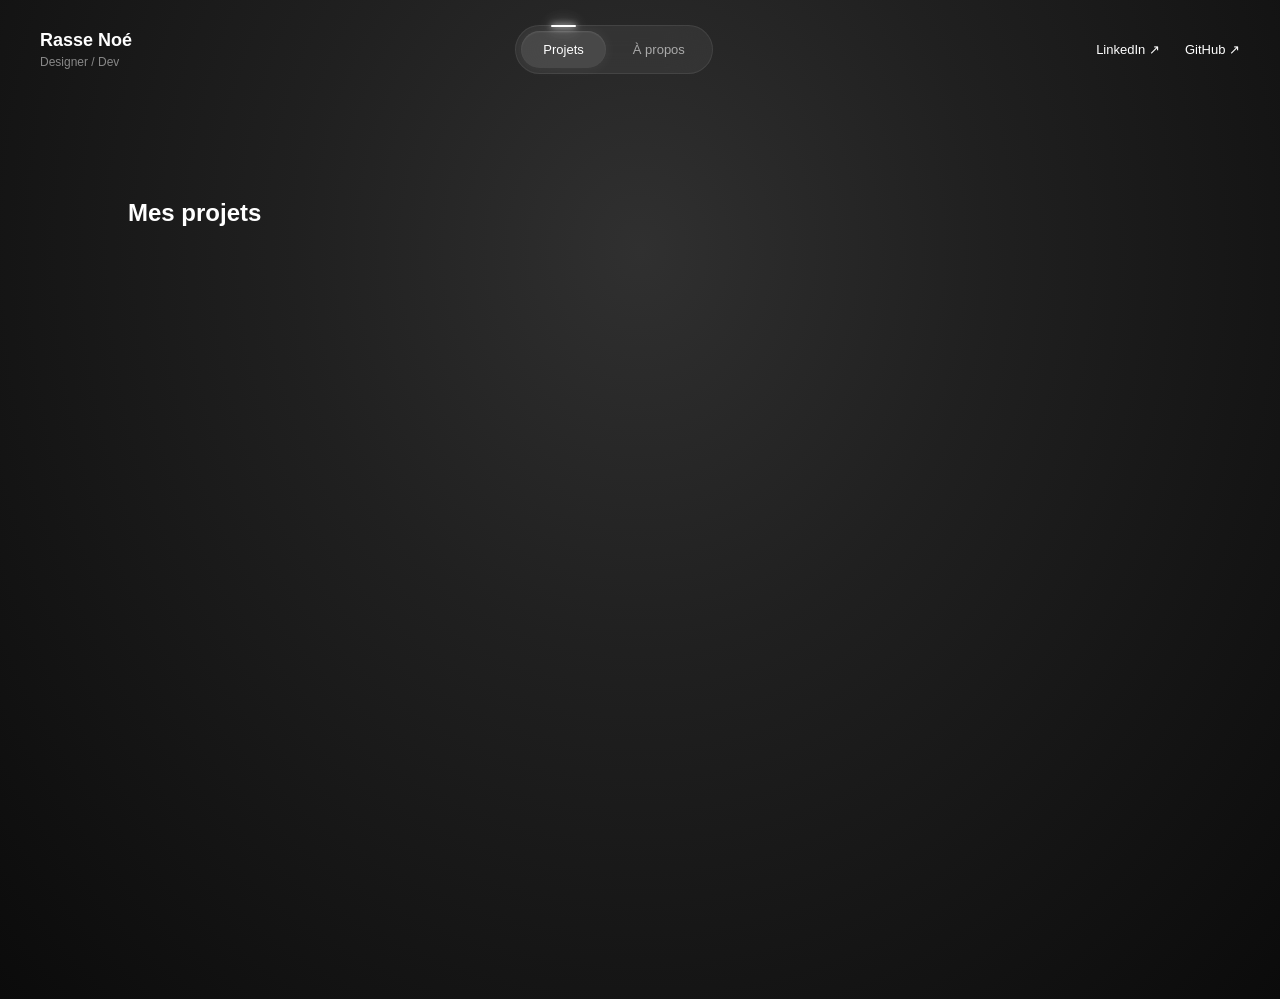
==== index.html @ a4abb380 "Premier Envoi test portfolio" ====
<!DOCTYPE html>
<html lang="fr">
<head>
    <meta charset="UTF-8">
    <meta name="viewport" content="width=device-width, initial-scale=1.0">
    <title>Portfolio - Rasse Noé</title>
    <link rel="stylesheet" href="./style.css">
    <script src="./script.js" defer></script>
</head>
<body>
    <header>
        <div class="header-left">
            <h2>Rasse Noé</h2>
            <p>Designer / Dev</p>
        </div>
        <nav class="header-mid">
            <a href="#projets" class="active">Projets</a>
            <a href="apropos.html">À propos</a>
        </nav>
        <div class="header-right">
            <a href="https://www.linkedin.com/in/noë-rasse-a5baa6315/" target="_blank">LinkedIn ↗</a>
            <a href="https://github.com/noe-rasse" target="_blank">GitHub ↗</a>
        </div>
    </header>
    <main>
        <section id="projets">
            <h1>Mes projets</h1>
        </section>
    </main>

    <footer>

    </footer>

</body>
</html>
---- style.css ----
* {
    padding: 0;
    margin: 0;
    box-sizing: border-box;
}
body {
    background:
        radial-gradient(
            ellipse at 50% 25%,
            #303030 0%,
            #202020 38%,
            #151515 70%,
            #0b0b0b 100%
        );
    min-height: 100vh;
    color: #ffffff;
    font-family: Arial, sans-serif;
}
header {
    display: flex;
    justify-content: space-between;
    align-items: center;
    padding: 25px 40px;
}
.header-left h2 {
    font-size: 18px;
    font-weight: 600;
}

.header-left p {
    font-size: 12px;
    color: #888;
    margin-top: 4px;
}
.header-mid {
    display: flex;
    align-items: center;
    gap: 5px;
    padding: 5px;
    background: rgba(255, 255, 255, 0.06);
    border: 1px solid rgba(255, 255, 255, 0.08);
    border-radius: 50px;
    backdrop-filter: blur(20px);
}
.header-mid a {
    position: relative;
    padding: 11px 22px;
    color: #aaa;
    text-decoration: none;
    font-size: 13px;
    border-radius: 50px;
    transition: 0.3s ease;
}
.header-mid a.active {
    color: white;
    background: rgba(255, 255, 255, 0.10);
    box-shadow:
        0 0 15px rgba(255,255,255,0.06),
        inset 0 1px 2px rgba(255,255,255,0.12);
}
.header-mid a.active::before {
    content: "";
    position: absolute;
    top: -6px;
    left: 35%;
    width: 30%;
    height: 2px;
    background: white;
    border-radius: 50px;
    box-shadow:
        0 0 6px white,
        0 0 14px rgba(255,255,255,0.8),
        0 0 25px rgba(255,255,255,0.4);
}
.header-mid a:hover {
    color: white;
    background: rgba(255,255,255,0.08);
}
.header-right {
    display: flex;
    align-items: center;
    gap: 25px;
}
.header-right a {
    color: white;
    font-size: 13px;
    text-decoration: none;
    transition: 0.3s ease;
}
.header-right a:hover {
    color: #999;
}
section {
    min-height: 100vh;
    padding: 100px 10%;
    scroll-margin-top: 30px;
}
html {
    scroll-behavior: smooth;
}
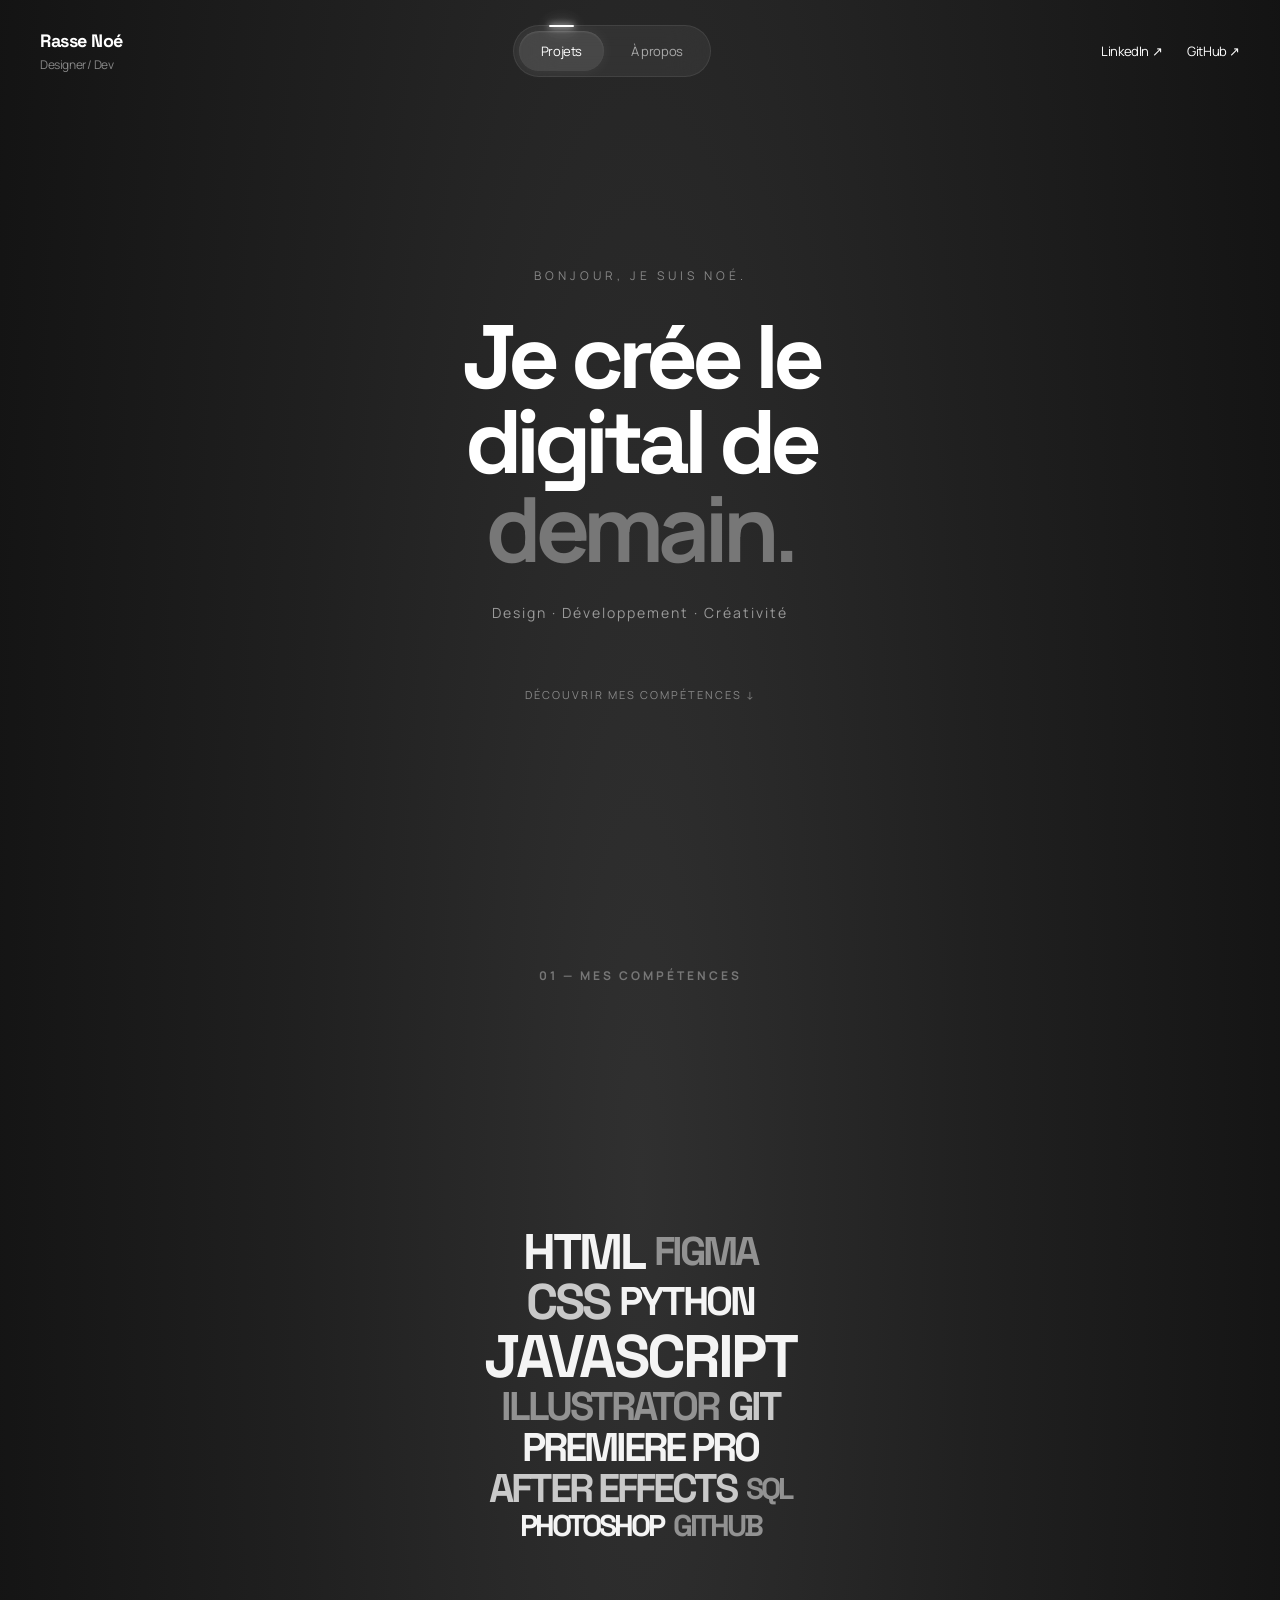
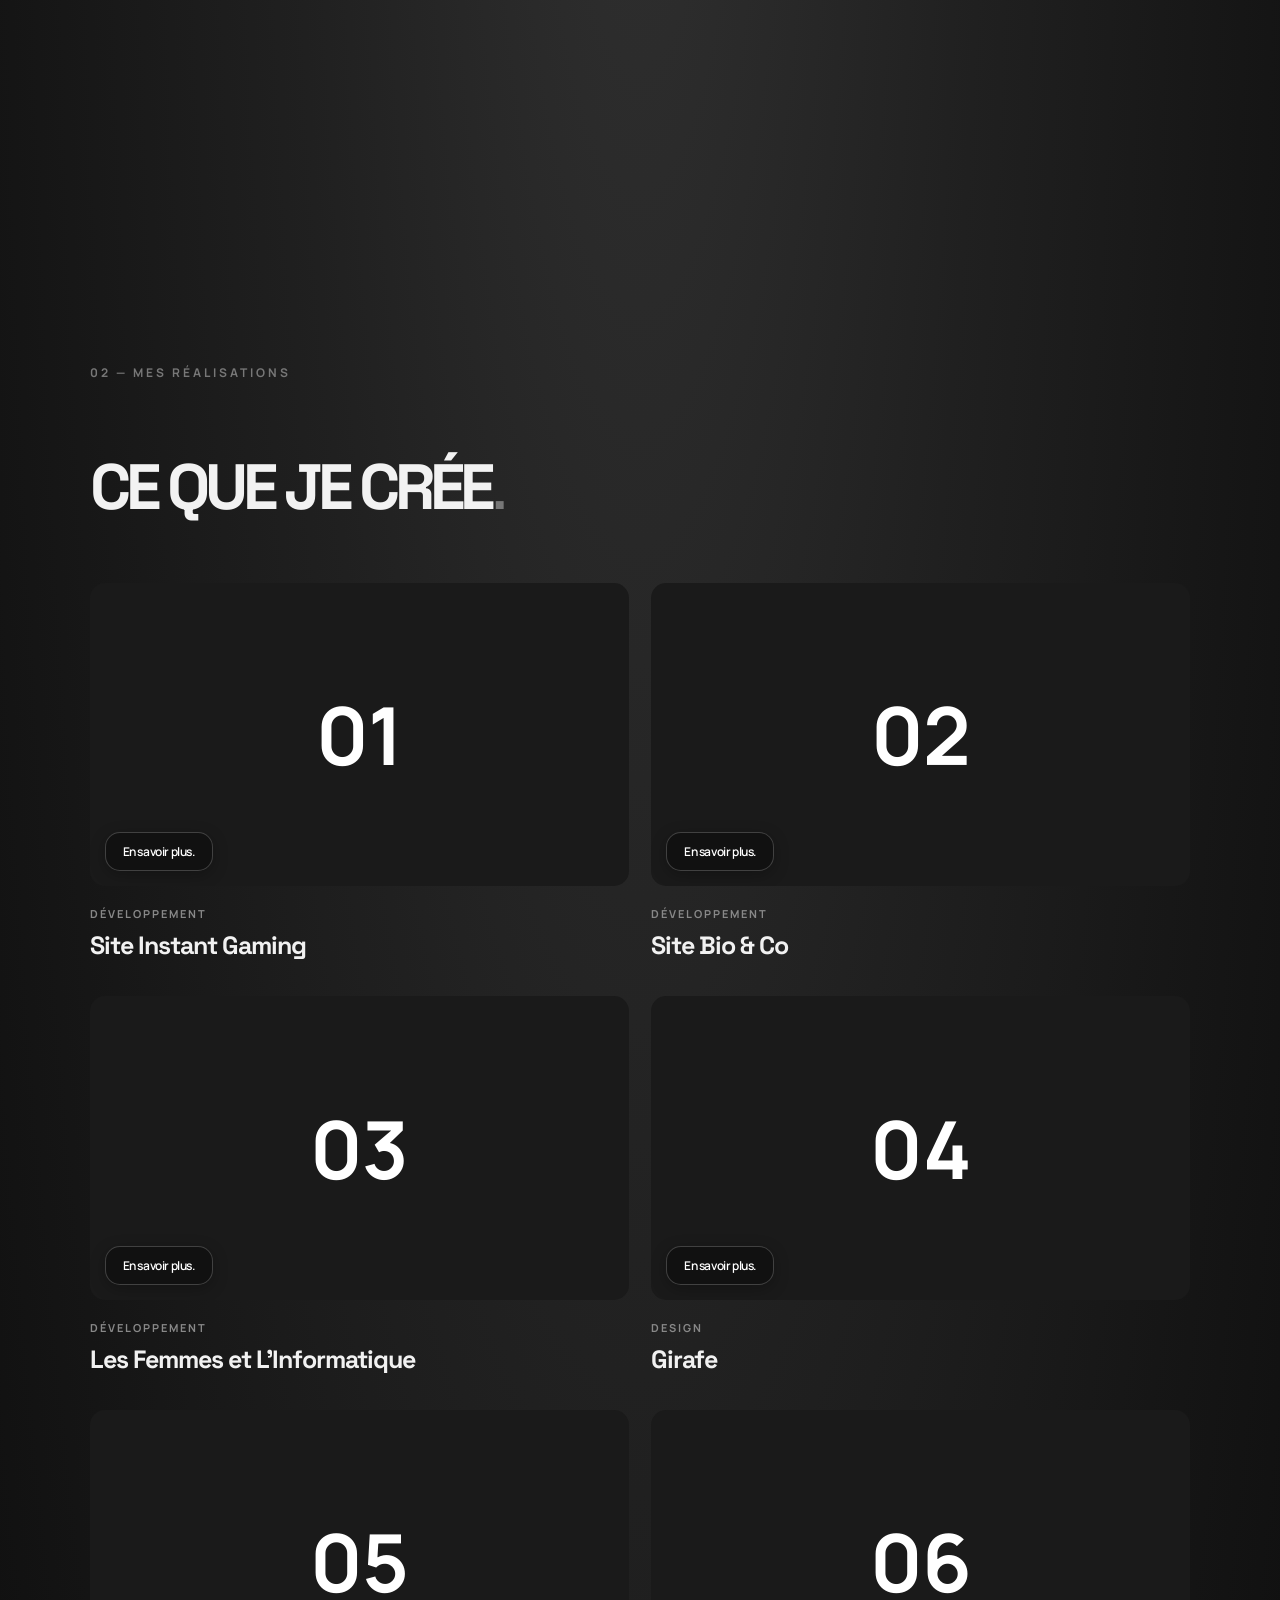
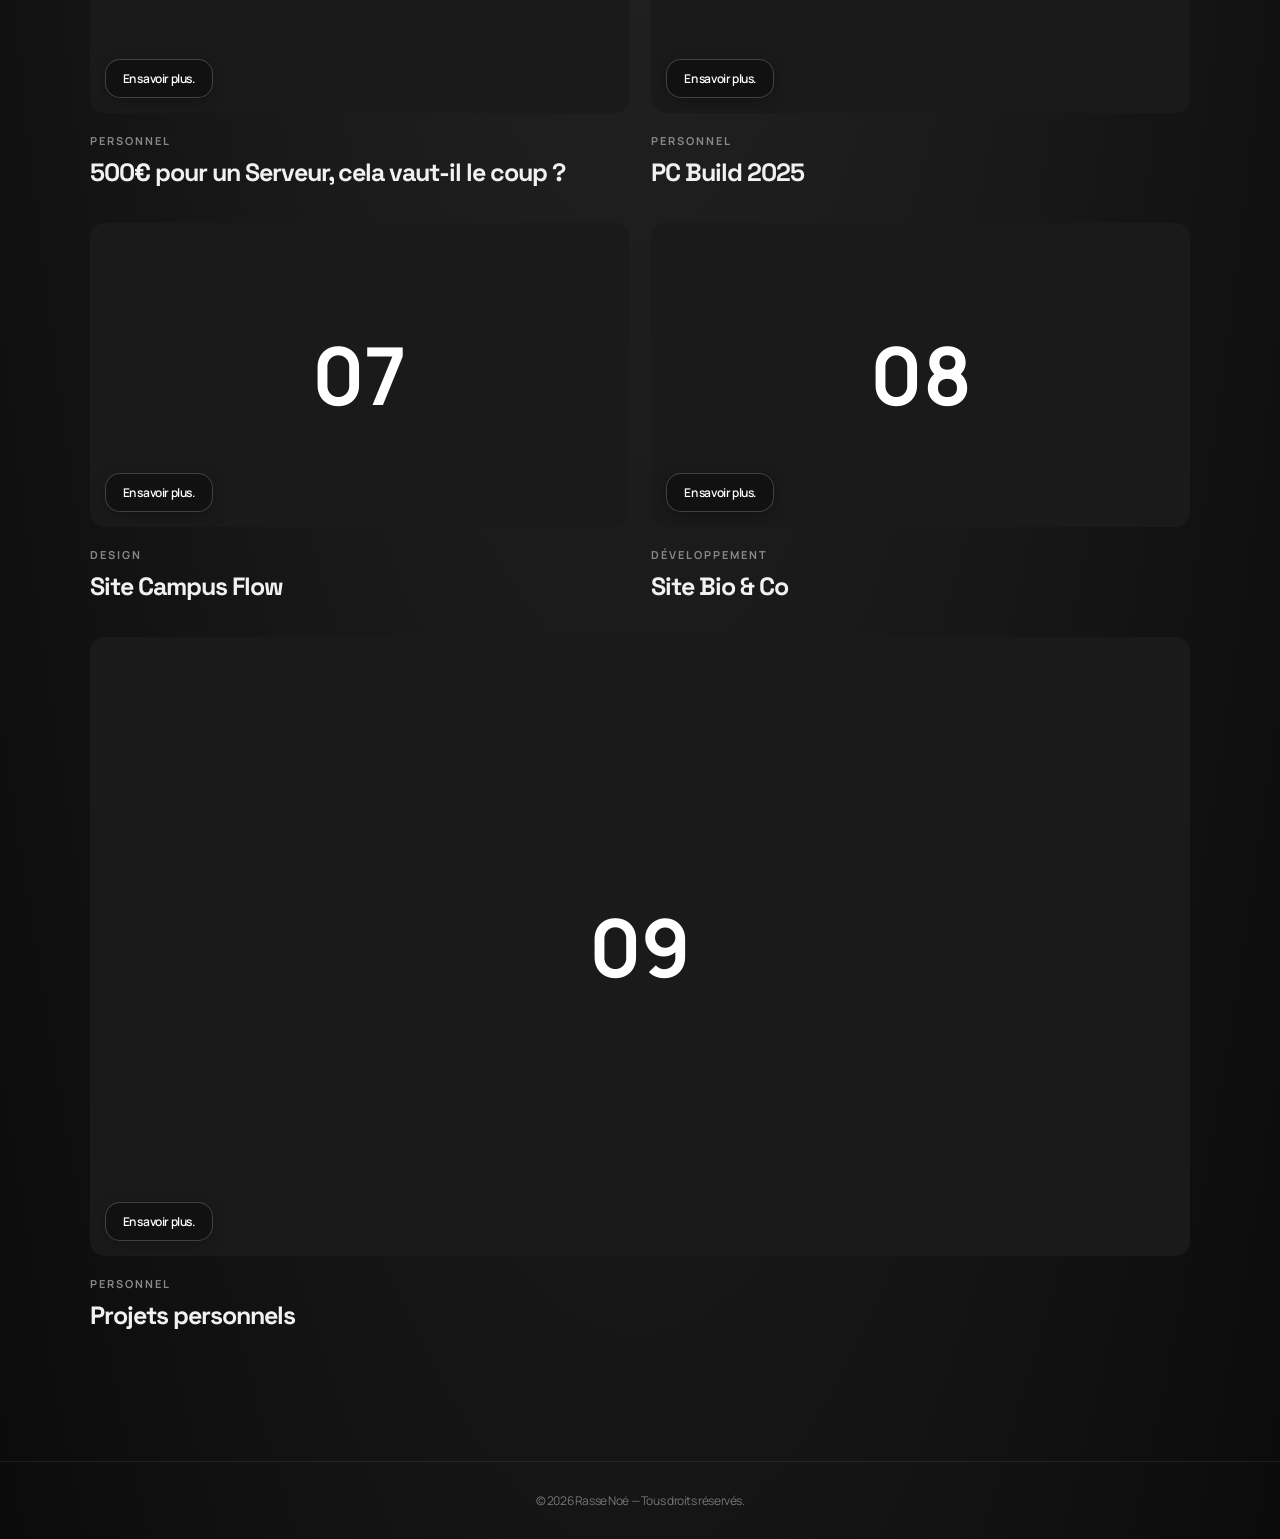
==== commit 7cbdd03f: "feat: add initial portfolio structure with images, styles, and scripts - Created index.html with lay" ====
--- a/index.html
+++ b/index.html
@@ -3,10 +3,10 @@
 <html lang="fr">
 <head>
     <meta charset="UTF-8">
-    <meta name="viewport" content="width=device-width, initial-scale=1.0">
+    <meta name="viewport" content="width=device-width,initial-scale=1.0">
     <title>Portfolio - Rasse Noé</title>
-    <link rel="stylesheet" href="./style.css">
-    <script src="./script.js" defer></script>
+    <link rel="stylesheet" href="./styles.css">
+    <script src="scripts.js" defer></script>
 </head>
 <body>
     <header>
@@ -15,23 +15,146 @@
             <p>Designer / Dev</p>
         </div>
         <nav class="header-mid">
-            <a href="#projets" class="active">Projets</a>
+            <a href="index.html" class="active">Projets</a>
             <a href="apropos.html">À propos</a>
         </nav>
         <div class="header-right">
-            <a href="https://www.linkedin.com/in/noë-rasse-a5baa6315/" target="_blank">LinkedIn ↗</a>
-            <a href="https://github.com/noe-rasse" target="_blank">GitHub ↗</a>
+            <a href="https://www.linkedin.com/in/noë-rasse-a5baa6315/" target="_blank" rel="noopener noreferrer">LinkedIn ↗</a>
+            <a href="https://github.com/noe-rasse" target="_blank" rel="noopener noreferrer">GitHub ↗</a>
         </div>
     </header>
     <main>
-        <section id="projets">
-            <h1>Mes projets</h1>
+        <section class="hero">
+            <p class="hero-intro">BONJOUR, JE SUIS NOÉ.</p>
+            <h1>Je crée le<br>digital de<br><span>demain.</span></h1>
+            <p class="hero-description">Design · Développement · Créativité</p>
+            <a href="#competences" class="discover">DÉCOUVRIR MES COMPÉTENCES ↓</a>
+        </section>
+        <section class="skills-section" id="competences">
+            <p class="section-label">01 — MES COMPÉTENCES</p>
+            <div class="skills-circle">
+                <div class="skill-row row-1">
+                    <span class="skill xl white">HTML</span>
+                    <span class="skill lg gray">FIGMA</span>
+                </div>
+                <div class="skill-row row-2">
+                    <span class="skill xl light">CSS</span>
+                    <span class="skill lg white">PYTHON</span>
+                </div>
+                <div class="skill-row row-3">
+                    <span class="skill xxl white">JAVASCRIPT</span>
+                </div>
+                <div class="skill-row row-4">
+                    <span class="skill lg gray">ILLUSTRATOR</span>
+                    <span class="skill lg light">GIT</span>
+                </div>
+                <div class="skill-row row-5">
+                    <span class="skill lg white">PREMIERE PRO</span>
+                </div>
+                <div class="skill-row row-6">
+                    <span class="skill lg light">AFTER EFFECTS</span>
+                    <span class="skill md gray">SQL</span>
+                </div>
+                <div class="skill-row row-7">
+                    <span class="skill md white">PHOTOSHOP</span>
+                    <span class="skill md gray">GITHUB</span>
+                </div>
+            </div>
+        </section>
+        <section class="projects-section" id="projets">
+            <div class="projects-heading">
+                <p class="section-label">02 — MES RÉALISATIONS</p>
+                <h2>CE QUE JE CRÉE<span>.</span></h2>
+            </div>
+            <div class="projects-grid">
+                <article class="project-card">
+                    <div class="project-image">
+                        <span class="project-number">01</span>
+                        <img class="project-image-child" src="./images-card/instant-gaming.svg" alt="">
+                        <a href="#" class="project-about">En savoir plus.</a>
+                    </div>
+                    <p>DÉVELOPPEMENT</p>
+                    <h3>Site Instant Gaming</h3>
+                </article>
+                <article class="project-card">
+                    <div class="project-image">
+                        <span class="project-number">02</span>
+                        <img class="project-image-child" src="./images-card/bio&co.png" alt="">
+                        <a href="#" class="project-about">En savoir plus.</a>
+                    </div>
+                    <p>DÉVELOPPEMENT</p>
+                    <h3>Site Bio & Co</h3>
+                </article>
+                <article class="project-card">
+                    <div class="project-image">
+                        <span class="project-number">03</span>
+                        <img class="project-image-child" src="./images-card/femmeinfo.png" alt="">
+                        <a href="#" class="project-about">En savoir plus.</a>
+                    </div>
+                    <p>DÉVELOPPEMENT</p>
+                    <h3>Les Femmes et L'Informatique</h3>
+                </article>
+                <article class="project-card">
+                    <div class="project-image">
+                        <span class="project-number">04</span>
+                        <img class="project-image-child" src="./images-card/girafe.png" alt="">
+                        <a href="#" class="project-about">En savoir plus.</a>
+                    </div>
+                    <p>DESIGN</p>
+                    <h3>Girafe</h3>
+                </article>
+                <article class="project-card">
+                    <div class="project-image">
+                        <span class="project-number">05</span>
+                        <img class="project-image-child" src="./images-card/miniaYTB.webp" alt="">
+                        <a href="#" class="project-about">En savoir plus.</a>
+                    </div>
+                    <p>PERSONNEL</p>
+                    <h3>500€ pour un Serveur, cela vaut-il le coup ?</h3>
+                </article>
+                <article class="project-card">
+                    <div class="project-image">
+                        <span class="project-number">06</span>
+                        <img class="project-image-child" src="./images-card/miniaPC.jpg" alt="">
+                        <a href="#" class="project-about">En savoir plus.</a>
+                    </div>
+                    <p>PERSONNEL</p>
+                    <h3>PC Build 2025</h3>
+                </article>
+                <article class="project-card">
+                    <div class="project-image">
+                        <span class="project-number">07</span>
+                        <img class="project-image-child" src="./images-card/campus-flow.svg" alt="">
+                        <a href="#" class="project-about">En savoir plus.</a>
+                    </div>
+                    <p>DESIGN</p>
+                    <h3>Site Campus Flow</h3>
+                </article>
+                <article class="project-card">
+                    <div class="project-image">
+                        <span class="project-number">08</span>
+                        <img class="project-image-child" src="./images-card/travel-corp.png" alt="">
+                        <a href="#" class="project-about">En savoir plus.</a>
+                    </div>
+                    <p>DÉVELOPPEMENT</p>
+                    <h3>Site Bio & Co</h3>
+                </article>
+                <article class="project-card">
+                    <div class="project-image">
+                        <span class="project-number">09</span>
+                        <video class="project-image-child" muted loop playsinline>
+                            <source src="./images-card/Rick Roll (Different link + no ads).mp4" type="video/mp4">
+                        </video>
+                        <a href="#" class="project-about">En savoir plus.</a>
+                    </div>
+                    <p>PERSONNEL</p>
+                    <h3>Projets personnels</h3>
+                </article>
+            </div>
         </section>
     </main>
-
     <footer>
-
+        <p>© 2026 Rasse Noé — Tous droits réservés.</p>
     </footer>
-
 </body>
 </html>
--- a/styles.css
+++ b/styles.css
@@ -0,0 +1,556 @@
+@import url('https://fonts.googleapis.com/css2?family=Manrope:wght@400;500;600;700;800&family=Space+Grotesk:wght@400;500;600;700&display=swap');
+
+* {
+    margin: 0;
+    padding: 0;
+    box-sizing: border-box;
+    font-family: 'Manrope', sans-serif;
+}
+
+html {
+    scroll-behavior: smooth;
+}
+
+body {
+    min-height: 100vh;
+    background: radial-gradient(ellipse at 50% 25%, #303030 0%, #202020 38%, #151515 70%, #0b0b0b 100%);
+    color: #fff;
+    letter-spacing: -.4px;
+}
+
+h1, h2, h3, nav, .skill {
+    font-family: 'Space Grotesk', sans-serif;
+}
+
+h1, h2 {
+    font-weight: 700;
+    letter-spacing: -2px;
+}
+
+header {
+    display: flex;
+    justify-content: space-between;
+    align-items: center;
+    padding: 25px 40px;
+}
+
+.header-left h2 {
+    font-size: 18px;
+    letter-spacing: -.5px;
+}
+
+.header-left p {
+    font-size: 12px;
+    color: #888;
+    margin-top: 4px;
+}
+
+.header-mid {
+    display: flex;
+    align-items: center;
+    gap: 5px;
+    padding: 5px;
+    background: rgba(255,255,255,.06);
+    border: 1px solid rgba(255,255,255,.08);
+    border-radius: 50px;
+    backdrop-filter: blur(20px);
+}
+
+.header-mid a {
+    position: relative;
+    padding: 11px 22px;
+    color: #aaa;
+    text-decoration: none;
+    font-size: 13px;
+    border-radius: 50px;
+    transition: .3s;
+}
+
+.header-mid a.active {
+    color: #fff;
+    background: rgba(255,255,255,.1);
+    box-shadow: 0 0 15px rgba(255,255,255,.06), inset 0 1px 2px rgba(255,255,255,.12);
+}
+
+.header-mid a.active::before {
+    content: "";
+    position: absolute;
+    top: -6px;
+    left: 35%;
+    width: 30%;
+    height: 2px;
+    background: #fff;
+    border-radius: 50px;
+    box-shadow: 0 0 6px #fff, 0 0 14px rgba(255,255,255,.8), 0 0 25px rgba(255,255,255,.4);
+}
+
+.header-mid a:hover {
+    color: #fff;
+    background: rgba(255,255,255,.08);
+}
+
+.header-right {
+    display: flex;
+    align-items: center;
+    gap: 25px;
+}
+
+.header-right a {
+    color: #fff;
+    font-size: 13px;
+    text-decoration: none;
+    transition: .3s;
+}
+
+.header-right a:hover {
+    color: #999;
+}
+
+.hero {
+    min-height: 85vh;
+    display: flex;
+    flex-direction: column;
+    justify-content: center;
+    align-items: center;
+    text-align: center;
+    padding: 80px 20px;
+}
+
+.hero-intro {
+    color: #888;
+    font-size: 12px;
+    letter-spacing: 4px;
+    margin-bottom: 30px;
+}
+
+.hero h1 {
+    font-size: 90px;
+    line-height: .95;
+    font-weight: 700;
+    letter-spacing: -6px;
+}
+
+.hero h1 span {
+    color: #777;
+}
+
+.hero-description {
+    color: #999;
+    margin-top: 30px;
+    font-size: 14px;
+    letter-spacing: 2px;
+}
+
+.discover {
+    margin-top: 65px;
+    color: #888;
+    text-decoration: none;
+    font-size: 11px;
+    letter-spacing: 2px;
+    transition: .3s;
+}
+
+.discover:hover {
+    color: #fff;
+    letter-spacing: 4px;
+}
+
+.skills-section {
+    padding: 100px 20px 140px;
+    text-align: center;
+}
+
+.section-label {
+    color: #777;
+    font-size: 12px;
+    font-weight: 700;
+    letter-spacing: 3px;
+    margin-bottom: 60px;
+}
+
+.skills-circle {
+    width: 760px;
+    height: 680px;
+    max-width: 95vw;
+    margin: auto;
+    display: flex;
+    flex-direction: column;
+    justify-content: center;
+    align-items: center;
+    gap: 5px;
+    overflow: hidden;
+}
+
+.skill-row {
+    display: flex;
+    justify-content: center;
+    align-items: center;
+    gap: 10px;
+    white-space: nowrap;
+}
+
+.skill {
+    font-weight: 700;
+    text-transform: uppercase;
+    line-height: .9;
+    letter-spacing: -3px;
+}
+
+.skill.xxl {
+    font-size: 60px;
+}
+
+.skill.xl {
+    font-size: 50px;
+}
+
+.skill.lg {
+    font-size: 40px;
+}
+
+.skill.md {
+    font-size: 30px;
+}
+
+.skill.white {
+    color: #f4f4f4;
+}
+
+.skill.light {
+    color: #c9c9c9;
+}
+
+.skill.gray {
+    color: #929292;
+}
+
+.row-1 {
+    width: 65%;
+}
+
+.row-2 {
+    width: 82%;
+}
+
+.row-3 {
+    width: 100%;
+}
+
+.row-4 {
+    width: 96%;
+}
+
+.row-5 {
+    width: 90%;
+}
+
+.row-6 {
+    width: 80%;
+}
+
+.row-7 {
+    width: 65%;
+}
+
+.projects-section {
+    padding: 100px 7% 130px;
+    scroll-margin-top: 40px;
+}
+
+.projects-heading {
+    margin-bottom: 55px;
+}
+
+.projects-heading h2 {
+    font-size: 64px;
+    letter-spacing: -5px;
+    color: #f2f2f2;
+}
+
+.projects-heading h2 span {
+    color: #777;
+}
+
+.projects-grid {
+    display: grid;
+    grid-template-columns: repeat(2, minmax(0, 1fr));
+    gap: 35px 22px;
+}
+
+.project-card:last-child {
+    grid-column: 1 / -1;
+}
+.project-card:hover{
+    transform: scale(1.03);
+}
+.project-image {
+    position: relative;
+    width: 100%;
+    aspect-ratio: 16 / 9;
+    overflow: hidden;
+    border-radius: 15px;
+    margin-bottom: 20px;
+}
+
+.project-image img {
+    width: 100%;
+    height: 100%;
+    object-fit: cover;
+}
+
+.project-about {
+    position: absolute;
+    bottom: 15px;
+    left: 15px;
+    padding: 10px 17px;
+    border-radius: 15px;
+    color: #fff;
+    text-decoration: none;
+    background: rgba(15,15,15,0.75);
+    border: 1px solid rgba(255,255,255,0.2);
+    box-shadow: 0 4px 15px rgba(0,0,0,0.25);
+    font-size: 12px;
+    font-weight: 600;
+    transition: 0.3s;
+}
+
+.project-about:hover {
+    background: rgba(40,40,40,0.95);
+    border-color: rgba(255,255,255,0.4);
+    transform: translateY(-2px);
+}
+.project-card{
+    transition: 0.3s;
+}
+.project-card p {
+    color: #888;
+    font-size: 11px;
+    font-weight: 700;
+    letter-spacing: 2px;
+}
+.project-number {
+    position: absolute;
+    inset: 0;
+    display: flex;
+    justify-content: center;
+    align-items: center;
+    font-size: 80px;
+    font-weight: bold;
+    background: #1a1a1a;
+    color: white;
+    transition: opacity 0.5s ease;
+}
+.project-card h3 {
+    color: #f1f1f1;
+    font-size: 25px;
+    margin-top: 8px;
+    letter-spacing: -1px;
+}
+.project-image.revealed .project-number {
+    opacity: 0;
+}
+.project-image video {
+    width: 100%;
+    height: 100%;
+    object-fit: cover;
+}
+.project-image-child {
+    width: 100%;
+    height: 100%;
+    object-fit: cover;
+    opacity: 0;
+    transition: opacity 0.5s ease;
+}
+.project-image.revealed .project-image-child {
+    opacity: 1;
+}
+.about-banner {
+    width: 100%;
+    padding: 50px 10% 0;
+}
+
+.about-banner img {
+    display: block;
+    width: 100%;
+    max-height: 350px;
+    object-fit: cover;
+    border-radius: 15px;
+    border: 1px solid rgba(255,255,255,.1);
+}
+
+.about-intro {
+    padding: 70px 10% 40px;
+}
+
+.about-intro h1 {
+    font-size: 50px;
+}
+
+.about-intro p {
+    color: #999;
+    margin-top: 15px;
+    font-size: 15px;
+}
+
+.about-content {
+    display: grid;
+    grid-template-columns: repeat(2, 1fr);
+    gap: 20px;
+    padding: 30px 10% 100px;
+}
+
+.about-card {
+    padding: 30px;
+    background: rgba(255,255,255,.04);
+    border: 1px solid rgba(255,255,255,.09);
+    border-radius: 15px;
+    transition: .3s;
+}
+
+.about-card:hover {
+    background: rgba(255,255,255,.07);
+    border-color: rgba(255,255,255,.2);
+    transform: translateY(-4px);
+}
+
+.about-card h2 {
+    font-size: 20px;
+    margin-bottom: 15px;
+}
+
+.about-card p {
+    color: #999;
+    line-height: 1.7;
+    font-size: 14px;
+}
+
+footer {
+    padding: 30px;
+    text-align: center;
+    color: #777;
+    font-size: 12px;
+    border-top: 1px solid rgba(255,255,255,.08);
+}
+
+@media (max-width: 700px) {
+    header {
+        padding: 20px;
+        flex-wrap: wrap;
+        gap: 20px;
+    }
+
+    .header-mid {
+        order: 3;
+        width: 100%;
+        justify-content: center;
+    }
+
+    .header-right {
+        gap: 12px;
+    }
+
+    .hero h1 {
+        font-size: 60px;
+        letter-spacing: -3px;
+    }
+
+    .skills-section {
+        padding: 70px 10px 100px;
+    }
+
+    .skills-circle {
+        height: auto;
+        aspect-ratio: 1;
+        gap: 5px;
+    }
+
+    .skill-row {
+        gap: 6px;
+    }
+
+    .skill {
+        letter-spacing: -1.5px;
+    }
+
+    .projects-grid {
+        grid-template-columns: 1fr;
+    }
+
+    .project-card:last-child {
+        grid-column: auto;
+    }
+
+    .projects-section {
+        padding: 70px 20px;
+    }
+
+    .projects-heading h2 {
+        font-size: 44px;
+        letter-spacing: -3px;
+    }
+
+    .about-banner {
+        padding: 30px 20px 0;
+    }
+
+    .about-intro {
+        padding: 50px 20px 30px;
+    }
+
+    .about-content {
+        grid-template-columns: 1fr;
+        padding: 20px 20px 60px;
+    }
+
+    .project-about {
+        bottom: 10px;
+        left: 10px;
+        padding: 9px 14px;
+    }
+}
+
+@media (max-width: 420px) {
+    .header-left h2 {
+        font-size: 16px;
+    }
+
+    .header-right {
+        gap: 10px;
+    }
+
+    .header-right a {
+        font-size: 11px;
+    }
+
+    .header-mid a {
+        padding: 10px 17px;
+    }
+
+    .hero h1 {
+        font-size: 42px;
+    }
+
+    .projects-heading h2 {
+        font-size: 32px;
+    }
+
+    .about-intro h1 {
+        font-size: 32px;
+    }
+
+    .skill.xxl {
+        font-size: 34px;
+    }
+
+    .skill.xl {
+        font-size: 29px;
+    }
+
+    .skill.lg {
+        font-size: 22px;
+    }
+
+    .skill.md {
+        font-size: 17px;
+    }
+}
